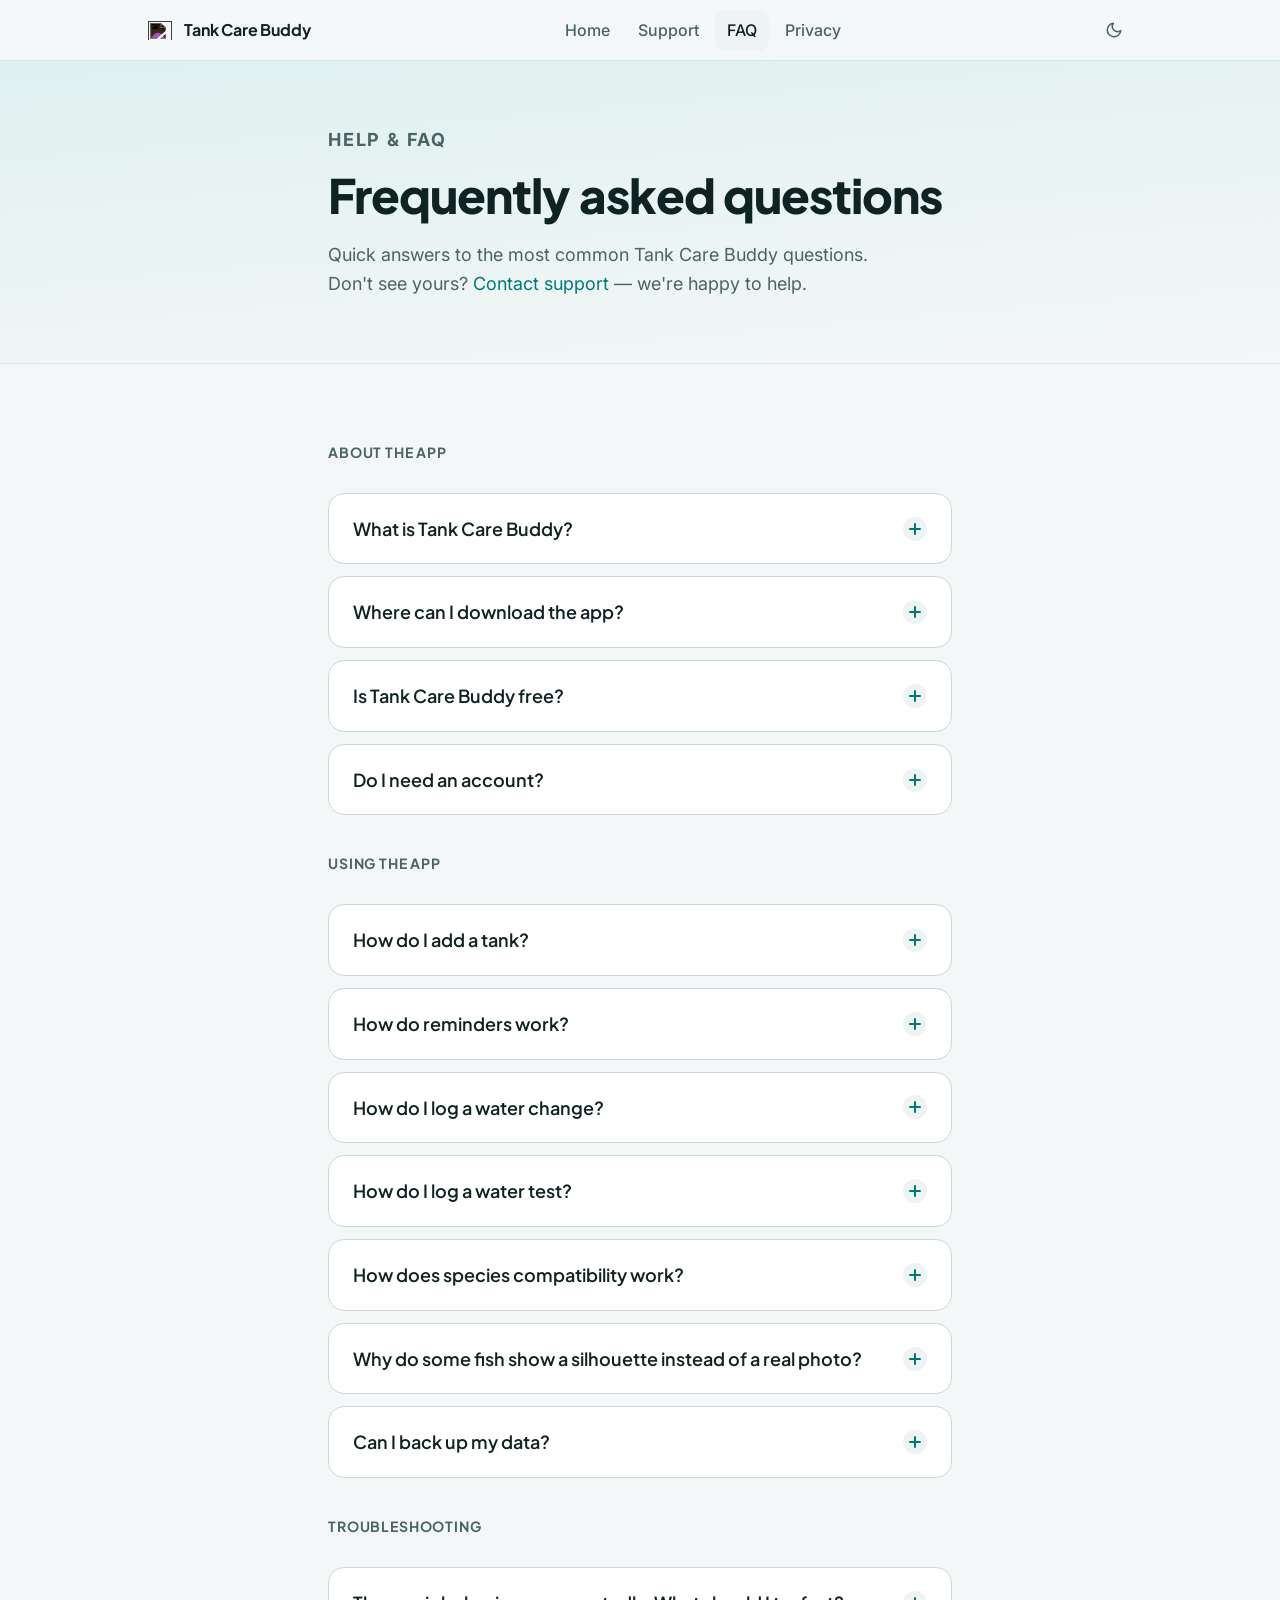
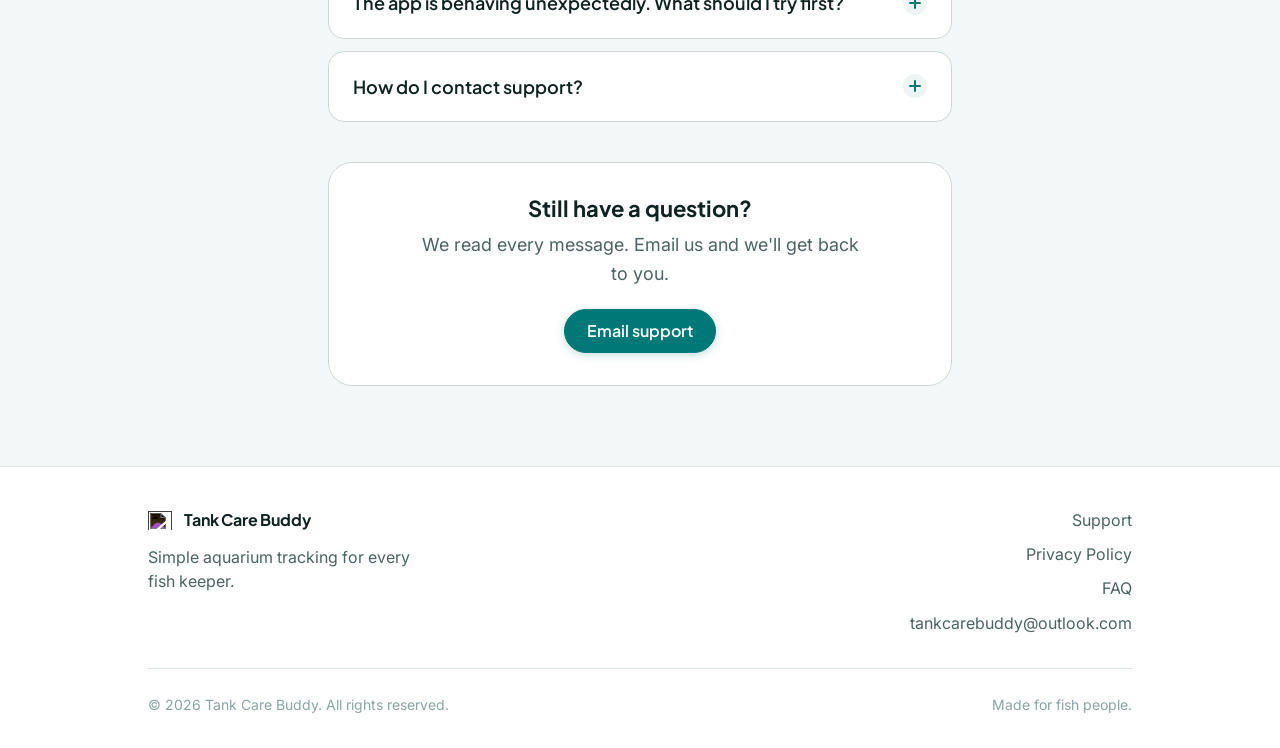
==== faq.html @ e10e44b9 "fix: replace emoji icons with inline SVGs, add touch-action and viewport-fit=cover v20260622" ====
<!DOCTYPE html>
<html lang="en">
<head>
  <meta charset="UTF-8" />
  <meta name="viewport" content="width=device-width, initial-scale=1.0, viewport-fit=cover" />
  <title>FAQ — Tank Care Buddy</title>
  <meta name="description" content="Frequently asked questions about Tank Care Buddy — adding tanks, reminders, species images, and more." />
  <link rel="canonical" href="https://tankcarebuddy.com/faq.html" />
  <!-- Fonts -->
  <link rel="preconnect" href="https://fonts.googleapis.com" />
  <link rel="preconnect" href="https://fonts.gstatic.com" crossorigin />
  <link href="https://fonts.googleapis.com/css2?family=Plus+Jakarta+Sans:wght@400;500;600;700;800&family=Inter:wght@400;500;600&display=swap" rel="stylesheet" />
  <link rel="stylesheet" href="style.css" />
</head>
<body>

  <div id="header-placeholder"></div>

  <main>

    <!-- PAGE HERO -->
    <section class="page-hero">
      <div class="container container--narrow">
        <p class="page-hero-label">Help & FAQ</p>
        <h1>Frequently asked questions</h1>
        <p>
          Quick answers to the most common Tank Care Buddy questions.
          Don't see yours? <a href="support.html">Contact support</a> — we're happy to help.
        </p>
      </div>
    </section>

    <!-- FAQ SECTIONS -->
    <section class="section">
      <div class="container container--narrow">

        <!-- GROUP: About the app -->
        <h2 style="font-size: var(--text-lg); font-weight: 700; margin-bottom: var(--space-4); color: var(--color-text-muted); text-transform: uppercase; letter-spacing: 0.06em; font-size: var(--text-xs);">About the app</h2>

        <div class="faq-list">

          <div class="faq-item">
            <button class="faq-q" aria-expanded="false">
              What is Tank Care Buddy?
              <span class="faq-q-icon" aria-hidden="true">
                <svg width="14" height="14" viewBox="0 0 14 14" fill="none" stroke="currentColor" stroke-width="2" stroke-linecap="round"><path d="M7 2v10M2 7h10"/></svg>
              </span>
            </button>
            <div class="faq-a">
              Tank Care Buddy is an iOS app for tracking freshwater aquarium care. You can manage
              multiple tanks, log water changes and test results, browse fish species with care profiles,
              and set reminders for routine maintenance — all without creating an account.
              Your data stays on your device.
            </div>
          </div>

          <div class="faq-item">
            <button class="faq-q" aria-expanded="false">
              Where can I download the app?
              <span class="faq-q-icon" aria-hidden="true">
                <svg width="14" height="14" viewBox="0 0 14 14" fill="none" stroke="currentColor" stroke-width="2" stroke-linecap="round"><path d="M7 2v10M2 7h10"/></svg>
              </span>
            </button>
            <div class="faq-a">
              <!-- ⚠ PLACEHOLDER: Update with live App Store link when available -->
              Tank Care Buddy is coming soon to the App Store for iPhone. The App Store link
              will appear here when the app is live. Until then, you can
              <a href="support.html">contact support</a> if you'd like to be notified at launch.
            </div>
          </div>

          <div class="faq-item">
            <button class="faq-q" aria-expanded="false">
              Is Tank Care Buddy free?
              <span class="faq-q-icon" aria-hidden="true">
                <svg width="14" height="14" viewBox="0 0 14 14" fill="none" stroke="currentColor" stroke-width="2" stroke-linecap="round"><path d="M7 2v10M2 7h10"/></svg>
              </span>
            </button>
            <div class="faq-a">
              <!-- ⚠ PLACEHOLDER: Update pricing details when finalized -->
              Tank Care Buddy is free to download. Details about any optional features or
              future upgrades will be shared before launch.
            </div>
          </div>

          <div class="faq-item">
            <button class="faq-q" aria-expanded="false">
              Do I need an account?
              <span class="faq-q-icon" aria-hidden="true">
                <svg width="14" height="14" viewBox="0 0 14 14" fill="none" stroke="currentColor" stroke-width="2" stroke-linecap="round"><path d="M7 2v10M2 7h10"/></svg>
              </span>
            </button>
            <div class="faq-a">
              No. Tank Care Buddy requires no account, no sign-in, and no email address.
              Your tank data is stored locally on your device only.
              Use the export backup in Settings to save a copy anytime.
            </div>
          </div>

        </div>

        <!-- GROUP: Using the app -->
        <h2 style="font-size: var(--text-xs); font-weight: 700; margin-bottom: var(--space-4); margin-top: var(--space-10); color: var(--color-text-muted); text-transform: uppercase; letter-spacing: 0.06em;">Using the app</h2>

        <div class="faq-list">

          <div class="faq-item">
            <button class="faq-q" aria-expanded="false">
              How do I add a tank?
              <span class="faq-q-icon" aria-hidden="true">
                <svg width="14" height="14" viewBox="0 0 14 14" fill="none" stroke="currentColor" stroke-width="2" stroke-linecap="round"><path d="M7 2v10M2 7h10"/></svg>
              </span>
            </button>
            <div class="faq-a">
              Tap the <strong>+</strong> button on the home screen. Give your tank a name, choose a type
              (Freshwater, Planted, Shrimp, Goldfish, or Other), and enter the gallon size. That's it —
              you can add fish, chemicals, and reminders at any time after that.
            </div>
          </div>

          <div class="faq-item">
            <button class="faq-q" aria-expanded="false">
              How do reminders work?
              <span class="faq-q-icon" aria-hidden="true">
                <svg width="14" height="14" viewBox="0 0 14 14" fill="none" stroke="currentColor" stroke-width="2" stroke-linecap="round"><path d="M7 2v10M2 7h10"/></svg>
              </span>
            </button>
            <div class="faq-a">
              Inside any tank, go to the <strong>Details</strong> tab and look for the "Up next" section.
              Tap a reminder to set the interval (e.g. every 7 days for water changes). When it's due,
              a banner appears on the Details tab. Tap "Go do it" to jump straight to the logging form.
              The reminder resets automatically after you log the action. You can also snooze for a day
              or skip the current cycle without logging.
            </div>
          </div>

          <div class="faq-item">
            <button class="faq-q" aria-expanded="false">
              How do I log a water change?
              <span class="faq-q-icon" aria-hidden="true">
                <svg width="14" height="14" viewBox="0 0 14 14" fill="none" stroke="currentColor" stroke-width="2" stroke-linecap="round"><path d="M7 2v10M2 7h10"/></svg>
              </span>
            </button>
            <div class="faq-a">
              Open a tank and tap the <strong>Care</strong> tab. Enter the gallons you're changing —
              dosing for Prime, Stability, and Easy Green auto-calculates based on that amount.
              Add any notes, then tap <strong>Save to history</strong>. Your water change reminder
              resets from that moment.
            </div>
          </div>

          <div class="faq-item">
            <button class="faq-q" aria-expanded="false">
              How do I log a water test?
              <span class="faq-q-icon" aria-hidden="true">
                <svg width="14" height="14" viewBox="0 0 14 14" fill="none" stroke="currentColor" stroke-width="2" stroke-linecap="round"><path d="M7 2v10M2 7h10"/></svg>
              </span>
            </button>
            <div class="faq-a">
              Go to the <strong>Tests</strong> tab inside a tank. Fill in the readings you have — you don't
              need all of them. The app color-codes each value: green means the parameter is in a safe
              range, yellow means watch it, and red means it needs attention. Tap Save and the test
              is added to your history.
            </div>
          </div>

          <div class="faq-item">
            <button class="faq-q" aria-expanded="false">
              How does species compatibility work?
              <span class="faq-q-icon" aria-hidden="true">
                <svg width="14" height="14" viewBox="0 0 14 14" fill="none" stroke="currentColor" stroke-width="2" stroke-linecap="round"><path d="M7 2v10M2 7h10"/></svg>
              </span>
            </button>
            <div class="faq-a">
              Inside a tank, go to the <strong>Fish</strong> tab and scroll to "Browse species &amp;
              compatibility." Search or scroll to find a species. Tap it to see the care profile —
              temperature range, pH, minimum tank size, adult size, and temperament. The app also
              checks that fish against your tank size and current inhabitants and gives you a
              Good / Caution / Not recommended result. You can add it directly to your tank
              from that same screen.
            </div>
          </div>

          <div class="faq-item">
            <button class="faq-q" aria-expanded="false">
              Why do some fish show a silhouette instead of a real photo?
              <span class="faq-q-icon" aria-hidden="true">
                <svg width="14" height="14" viewBox="0 0 14 14" fill="none" stroke="currentColor" stroke-width="2" stroke-linecap="round"><path d="M7 2v10M2 7h10"/></svg>
              </span>
            </button>
            <div class="faq-a">
              All species images in Tank Care Buddy are sourced from Wikimedia Commons under
              open licenses (CC BY, CC BY-SA, Public Domain). Every image is individually
              license-audited before it's included. If a species shows a silhouette, it means a
              verified, properly licensed image hasn't been added for it yet. We add images in
              regular updates — if you notice a specific species is missing, let us know via
              <a href="support.html">support</a>.
            </div>
          </div>

          <div class="faq-item">
            <button class="faq-q" aria-expanded="false">
              Can I back up my data?
              <span class="faq-q-icon" aria-hidden="true">
                <svg width="14" height="14" viewBox="0 0 14 14" fill="none" stroke="currentColor" stroke-width="2" stroke-linecap="round"><path d="M7 2v10M2 7h10"/></svg>
              </span>
            </button>
            <div class="faq-a">
              Yes. Go to <strong>Settings</strong> (gear icon at the top of the home screen) →
              <strong>Data &amp; Backup</strong> → <strong>Export backup</strong>. This saves a file
              you can keep in your Files app, iCloud Drive, or anywhere you choose. To restore it,
              use <strong>Import backup</strong> in the same menu.
            </div>
          </div>

        </div>

        <!-- GROUP: Troubleshooting -->
        <h2 style="font-size: var(--text-xs); font-weight: 700; margin-bottom: var(--space-4); margin-top: var(--space-10); color: var(--color-text-muted); text-transform: uppercase; letter-spacing: 0.06em;">Troubleshooting</h2>

        <div class="faq-list">

          <div class="faq-item">
            <button class="faq-q" aria-expanded="false">
              The app is behaving unexpectedly. What should I try first?
              <span class="faq-q-icon" aria-hidden="true">
                <svg width="14" height="14" viewBox="0 0 14 14" fill="none" stroke="currentColor" stroke-width="2" stroke-linecap="round"><path d="M7 2v10M2 7h10"/></svg>
              </span>
            </button>
            <div class="faq-a">
              Try a full close and reopen. Swipe up from the bottom of your iPhone, find
              Tank Care Buddy, and swipe it away, then reopen it. This clears most minor
              glitches. If the issue persists, <a href="support.html">contact support</a>
              and tell us what happened.
            </div>
          </div>

          <div class="faq-item">
            <button class="faq-q" aria-expanded="false">
              How do I contact support?
              <span class="faq-q-icon" aria-hidden="true">
                <svg width="14" height="14" viewBox="0 0 14 14" fill="none" stroke="currentColor" stroke-width="2" stroke-linecap="round"><path d="M7 2v10M2 7h10"/></svg>
              </span>
            </button>
            <div class="faq-a">
              Email us at
              <a href="mailto:tankcarebuddy@outlook.com">tankcarebuddy@outlook.com</a>.
              Include your device type, iOS version, and a description of the issue.
              We aim to respond within 1–2 business days.
              The full <a href="support.html">Support page</a> has more detail on what to include.
            </div>
          </div>

        </div>

        <!-- Still need help CTA -->
        <div style="background: var(--color-surface); border: 1px solid var(--color-border); border-radius: var(--radius-xl); padding: var(--space-8); text-align: center; margin-top: var(--space-10);">
          <h3 style="font-size: var(--text-lg); font-weight: 700; margin-bottom: var(--space-2);">Still have a question?</h3>
          <p class="text-muted" style="max-width: 40ch; margin-inline: auto; margin-bottom: var(--space-5);">
            We read every message. Email us and we'll get back to you.
          </p>
          <a href="mailto:tankcarebuddy@outlook.com" class="btn btn-primary">Email support</a>
        </div>

      </div>
    </section>

  </main>

  <div id="footer-placeholder"></div>
  <script src="shared.js"></script>
</body>
</html>
---- style.css ----
/* ============================================================
   TANK CARE BUDDY — Marketing Site Styles
   Palette: deep teal primary, warm off-white surfaces, clean water feel
   Fonts: Plus Jakarta Sans (display) + Inter (body) via Google Fonts
   ============================================================ */

/* ── DESIGN TOKENS ─────────────────────────────────────────── */
:root,
[data-theme="light"] {
  /* Surfaces */
  --color-bg:             #f4f7f7;
  --color-surface:        #ffffff;
  --color-surface-2:      #eef3f3;
  --color-border:         #ccd8d8;
  --color-divider:        #dde6e6;

  /* Text */
  --color-text:           #0f2323;
  --color-text-muted:     #4a6363;
  --color-text-faint:     #8aa5a5;
  --color-text-inverse:   #f4f7f7;

  /* Primary — deep teal */
  --color-primary:        #007878;
  --color-primary-hover:  #005f5f;
  --color-primary-active: #004545;
  --color-primary-light:  #e0f0f0;

  /* Accent — warm aqua for CTAs */
  --color-cta:            #009999;
  --color-cta-hover:      #007a7a;

  /* Success */
  --color-success:        #3a8a40;
  --color-success-bg:     #e6f4e7;

  /* Shadows */
  --shadow-xs:  0 1px 3px rgba(0,60,60,0.07);
  --shadow-sm:  0 2px 8px rgba(0,60,60,0.09);
  --shadow-md:  0 6px 20px rgba(0,60,60,0.10);
  --shadow-lg:  0 16px 48px rgba(0,60,60,0.12);

  /* Radius */
  --radius-sm:  0.375rem;
  --radius-md:  0.625rem;
  --radius-lg:  1rem;
  --radius-xl:  1.5rem;
  --radius-full: 9999px;

  /* Spacing */
  --space-1:  0.25rem;
  --space-2:  0.5rem;
  --space-3:  0.75rem;
  --space-4:  1rem;
  --space-5:  1.25rem;
  --space-6:  1.5rem;
  --space-8:  2rem;
  --space-10: 2.5rem;
  --space-12: 3rem;
  --space-16: 4rem;
  --space-20: 5rem;
  --space-24: 6rem;

  /* Type scale */
  --text-xs:   clamp(0.75rem,  0.7rem + 0.25vw, 0.875rem);
  --text-sm:   clamp(0.875rem, 0.8rem + 0.35vw, 1rem);
  --text-base: clamp(1rem,     0.95rem + 0.25vw, 1.125rem);
  --text-lg:   clamp(1.125rem, 1rem + 0.6vw, 1.375rem);
  --text-xl:   clamp(1.375rem, 1.1rem + 1vw, 2rem);
  --text-2xl:  clamp(1.875rem, 1.2rem + 2.2vw, 3rem);
  --text-3xl:  clamp(2.5rem,   1.5rem + 3.5vw, 4rem);

  /* Fonts */
  --font-display: 'Plus Jakarta Sans', 'Inter', system-ui, sans-serif;
  --font-body:    'Inter', system-ui, sans-serif;

  /* Transitions */
  --ease-out: cubic-bezier(0.16, 1, 0.3, 1);
  --trans: 180ms var(--ease-out);
}

[data-theme="dark"] {
  --color-bg:             #0a1818;
  --color-surface:        #0f2222;
  --color-surface-2:      #152a2a;
  --color-border:         #1e3535;
  --color-divider:        #1a2e2e;
  --color-text:           #d4e8e8;
  --color-text-muted:     #6fa0a0;
  --color-text-faint:     #3d6060;
  --color-text-inverse:   #0a1818;
  --color-primary:        #3bbfbf;
  --color-primary-hover:  #5dd4d4;
  --color-primary-active: #7ee0e0;
  --color-primary-light:  #102828;
  --color-cta:            #3bbfbf;
  --color-cta-hover:      #5dd4d4;
  --color-success:        #5ab560;
  --color-success-bg:     #0e2510;
  --shadow-xs:  0 1px 3px rgba(0,0,0,0.3);
  --shadow-sm:  0 2px 8px rgba(0,0,0,0.35);
  --shadow-md:  0 6px 20px rgba(0,0,0,0.4);
  --shadow-lg:  0 16px 48px rgba(0,0,0,0.5);
}

@media (prefers-color-scheme: dark) {
  :root:not([data-theme]) {
    --color-bg:             #0a1818;
    --color-surface:        #0f2222;
    --color-surface-2:      #152a2a;
    --color-border:         #1e3535;
    --color-divider:        #1a2e2e;
    --color-text:           #d4e8e8;
    --color-text-muted:     #6fa0a0;
    --color-text-faint:     #3d6060;
    --color-text-inverse:   #0a1818;
    --color-primary:        #3bbfbf;
    --color-primary-hover:  #5dd4d4;
    --color-primary-active: #7ee0e0;
    --color-primary-light:  #102828;
    --color-cta:            #3bbfbf;
    --color-cta-hover:      #5dd4d4;
    --color-success:        #5ab560;
    --color-success-bg:     #0e2510;
    --shadow-xs:  0 1px 3px rgba(0,0,0,0.3);
    --shadow-sm:  0 2px 8px rgba(0,0,0,0.35);
    --shadow-md:  0 6px 20px rgba(0,0,0,0.4);
    --shadow-lg:  0 16px 48px rgba(0,0,0,0.5);
  }
}

/* ── BASE RESET ─────────────────────────────────────────────── */
*, *::before, *::after { box-sizing: border-box; margin: 0; padding: 0; }

html {
  -webkit-font-smoothing: antialiased;
  -moz-osx-font-smoothing: grayscale;
  text-rendering: optimizeLegibility;
  scroll-behavior: smooth;
  scroll-padding-top: var(--space-20);
}

body {
  min-height: 100dvh;
  font-family: var(--font-body);
  font-size: var(--text-base);
  line-height: 1.65;
  color: var(--color-text);
  background-color: var(--color-bg);
}

/* v20260622: match app Fix 1 — eliminate 300ms tap delay on all interactive elements */
button, a, [role="button"] {
  touch-action: manipulation;
}

img, svg { display: block; max-width: 100%; height: auto; }
ul[role="list"], ol[role="list"] { list-style: none; }
input, button, textarea, select { font: inherit; color: inherit; }

h1,h2,h3,h4,h5,h6 {
  font-family: var(--font-display);
  text-wrap: balance;
  line-height: 1.2;
  color: var(--color-text);
}
p, li, figcaption { text-wrap: pretty; max-width: 70ch; }
a { color: var(--color-primary); text-decoration: none; transition: color var(--trans); }
a:hover { color: var(--color-primary-hover); }

button { cursor: pointer; background: none; border: none; }

:focus-visible {
  outline: 2px solid var(--color-primary);
  outline-offset: 3px;
  border-radius: var(--radius-sm);
}
::selection { background: var(--color-primary-light); color: var(--color-text); }

.sr-only {
  position: absolute; width: 1px; height: 1px; padding: 0;
  margin: -1px; overflow: hidden; clip: rect(0,0,0,0);
  white-space: nowrap; border-width: 0;
}

/* ── LAYOUT ─────────────────────────────────────────────────── */
.container {
  width: 100%;
  max-width: 1080px;
  margin-inline: auto;
  padding-inline: clamp(var(--space-5), 5vw, var(--space-12));
}
.container--narrow {
  max-width: 720px;
}

/* ── HEADER ─────────────────────────────────────────────────── */
.site-header {
  position: sticky;
  top: 0;
  z-index: 100;
  background: color-mix(in srgb, var(--color-bg) 88%, transparent);
  backdrop-filter: blur(14px);
  -webkit-backdrop-filter: blur(14px);
  border-bottom: 1px solid var(--color-divider);
  transition: box-shadow var(--trans);
}
.site-header.scrolled { box-shadow: var(--shadow-sm); }

.header-inner {
  display: flex;
  align-items: center;
  justify-content: space-between;
  height: 60px;
  gap: var(--space-6);
}

.site-logo {
  display: flex;
  align-items: center;
  gap: var(--space-3);
  text-decoration: none;
  color: var(--color-text);
  flex-shrink: 0;
}
.site-logo-mark {
  flex-shrink: 0;
  display: block;
  /* Brand mark PNG (116x96 native, white mark on transparent bg).
     Rendered at 24x20px to sit proportionally with the --text-sm logo text.
     CSS filter handles theme contrast. */
  width: 24px;
  height: 20px;
  object-fit: contain;
  /* Light theme default: invert white mark to dark */
  filter: invert(1);
}
[data-theme="dark"] .site-logo-mark {
  filter: none;
}
@media (prefers-color-scheme: dark) {
  :root:not([data-theme]) .site-logo-mark {
    filter: none;
  }
}
.site-logo-text {
  font-family: var(--font-display);
  font-size: var(--text-sm);
  font-weight: 700;
  letter-spacing: -0.01em;
  color: var(--color-text);
  white-space: nowrap;
}

.site-nav {
  display: flex;
  align-items: center;
  gap: var(--space-1);
}
.site-nav a {
  font-size: var(--text-sm);
  font-weight: 500;
  color: var(--color-text-muted);
  padding: var(--space-2) var(--space-3);
  border-radius: var(--radius-md);
  transition: color var(--trans), background var(--trans);
}
.site-nav a:hover, .site-nav a.active {
  color: var(--color-text);
  background: var(--color-surface-2);
}

.header-actions {
  display: flex;
  align-items: center;
  gap: var(--space-3);
  flex-shrink: 0;
}

/* Theme toggle */
.theme-toggle {
  width: 36px; height: 36px;
  border-radius: var(--radius-full);
  display: flex; align-items: center; justify-content: center;
  color: var(--color-text-muted);
  transition: background var(--trans), color var(--trans);
}
.theme-toggle:hover { background: var(--color-surface-2); color: var(--color-text); }

/* Mobile nav */
.nav-toggle {
  display: none;
  width: 36px; height: 36px;
  flex-direction: column;
  align-items: center;
  justify-content: center;
  gap: 5px;
  border-radius: var(--radius-md);
  color: var(--color-text-muted);
  transition: background var(--trans);
}
.nav-toggle:hover { background: var(--color-surface-2); }
.nav-toggle span {
  display: block; width: 20px; height: 2px;
  background: currentColor;
  border-radius: 2px;
  transition: transform 180ms var(--ease-out), opacity 180ms;
}
.nav-toggle.open span:nth-child(1) { transform: translateY(7px) rotate(45deg); }
.nav-toggle.open span:nth-child(2) { opacity: 0; transform: scaleX(0); }
.nav-toggle.open span:nth-child(3) { transform: translateY(-7px) rotate(-45deg); }

@media (max-width: 680px) {
  .site-nav {
    display: none;
    position: fixed;
    inset: 60px 0 0;
    background: var(--color-bg);
    flex-direction: column;
    align-items: flex-start;
    padding: var(--space-6);
    gap: var(--space-2);
    z-index: 99;
    border-top: 1px solid var(--color-divider);
  }
  .site-nav.open { display: flex; }
  .site-nav a { font-size: var(--text-base); padding: var(--space-3) var(--space-4); width: 100%; }
  .nav-toggle { display: flex; }
}

/* ── BUTTONS ─────────────────────────────────────────────────── */
.btn {
  display: inline-flex;
  align-items: center;
  justify-content: center;
  gap: var(--space-2);
  font-family: var(--font-display);
  font-size: var(--text-sm);
  font-weight: 600;
  padding: 0.6em 1.4em;
  border-radius: var(--radius-full);
  border: 1.5px solid transparent;
  cursor: pointer;
  transition: background var(--trans), color var(--trans), border-color var(--trans), transform 120ms, box-shadow var(--trans);
  text-decoration: none;
  white-space: nowrap;
  line-height: 1.4;
}
.btn:active { transform: scale(0.97); }

.btn-primary {
  background: var(--color-primary);
  color: #fff;
  border-color: var(--color-primary);
  box-shadow: 0 2px 8px rgba(0,120,120,0.25);
}
.btn-primary:hover {
  background: var(--color-primary-hover);
  border-color: var(--color-primary-hover);
  color: #fff;
  box-shadow: 0 4px 16px rgba(0,120,120,0.3);
}

.btn-outline {
  background: transparent;
  color: var(--color-primary);
  border-color: var(--color-primary);
}
.btn-outline:hover {
  background: var(--color-primary-light);
  color: var(--color-primary-hover);
}

.btn-ghost {
  background: transparent;
  color: var(--color-text-muted);
  border-color: var(--color-border);
}
.btn-ghost:hover {
  background: var(--color-surface-2);
  color: var(--color-text);
}

.btn-lg {
  font-size: var(--text-base);
  padding: 0.7em 1.8em;
}

.btn-appstore {
  display: inline-flex;
  align-items: center;
  gap: var(--space-3);
  background: var(--color-text);
  color: var(--color-bg);
  border-radius: var(--radius-lg);
  padding: 0.65em 1.4em;
  font-family: var(--font-display);
  font-weight: 600;
  font-size: var(--text-sm);
  text-decoration: none;
  transition: background var(--trans), transform 120ms, box-shadow var(--trans);
  box-shadow: var(--shadow-sm);
  border: 1.5px solid transparent;
}
.btn-appstore:hover {
  background: var(--color-primary);
  color: #fff;
  transform: translateY(-1px);
  box-shadow: var(--shadow-md);
}
.btn-appstore:active { transform: scale(0.97); }
.btn-appstore-label { display: flex; flex-direction: column; line-height: 1.2; }
.btn-appstore-sub { font-size: 0.7em; font-weight: 400; opacity: 0.75; }
.btn-appstore-main { font-size: 1em; }

/* ── HERO ─────────────────────────────────────────────────────── */
.hero {
  padding-block: clamp(var(--space-16), 10vw, var(--space-24));
  text-align: center;
  background: linear-gradient(
    175deg,
    var(--color-primary-light) 0%,
    var(--color-bg) 60%
  );
  position: relative;
  overflow: hidden;
}
.hero::before {
  content: '';
  position: absolute;
  inset: 0;
  background: radial-gradient(ellipse 80% 60% at 50% -10%, var(--color-primary-light), transparent);
  pointer-events: none;
}

.hero-eyebrow {
  display: inline-flex;
  align-items: center;
  gap: var(--space-2);
  font-size: var(--text-xs);
  font-weight: 600;
  letter-spacing: 0.08em;
  text-transform: uppercase;
  color: var(--color-primary);
  background: var(--color-primary-light);
  border: 1px solid var(--color-border);
  padding: var(--space-1) var(--space-3);
  border-radius: var(--radius-full);
  margin-bottom: var(--space-6);
}

.hero-title {
  font-family: var(--font-display);
  font-size: var(--text-3xl);
  font-weight: 800;
  letter-spacing: -0.03em;
  color: var(--color-text);
  margin-bottom: var(--space-5);
  max-width: 16ch;
  margin-inline: auto;
}
.hero-title em {
  font-style: normal;
  color: var(--color-primary);
}

.hero-sub {
  font-size: var(--text-lg);
  color: var(--color-text-muted);
  max-width: 48ch;
  margin-inline: auto;
  margin-bottom: var(--space-8);
  line-height: 1.6;
}

.hero-actions {
  display: flex;
  align-items: center;
  justify-content: center;
  flex-wrap: wrap;
  gap: var(--space-3);
  margin-bottom: var(--space-12);
}

/* Phone mockup */
.hero-mockup {
  position: relative;
  margin-inline: auto;
  width: min(360px, 90vw);
}

.phone-frame {
  position: relative;
  width: 100%;
  aspect-ratio: 9 / 19.5;
  background: var(--color-text);
  border-radius: 2.5rem;
  padding: 1rem;
  box-shadow: var(--shadow-lg), 0 0 0 1px var(--color-border);
  overflow: hidden;
}
[data-theme="dark"] .phone-frame,
@media (prefers-color-scheme: dark) {
  :root:not([data-theme]) .phone-frame {
    background: #1a2f2f;
    box-shadow: 0 32px 80px rgba(0,0,0,0.6), 0 0 0 1px var(--color-border);
  }
}
.phone-screen {
  width: 100%;
  height: 100%;
  border-radius: 1.75rem;
  background: linear-gradient(160deg, #e0f4f4 0%, #c8ecec 30%, #e8f4f0 100%);
  overflow: hidden;
  display: flex;
  flex-direction: column;
  align-items: center;
  justify-content: center;
  gap: var(--space-4);
  padding: var(--space-6);
}
[data-theme="dark"] .phone-screen {
  background: linear-gradient(160deg, #0d2020 0%, #0a1a1a 100%);
}

.screen-app-icon {
  width: 64px; height: 64px;
  border-radius: 1rem;
  background: linear-gradient(145deg, var(--color-primary), #005f5f);
  display: flex; align-items: center; justify-content: center;
  box-shadow: 0 4px 16px rgba(0,120,120,0.4);
}

.screen-label {
  font-family: var(--font-display);
  font-size: 1.1rem;
  font-weight: 700;
  color: var(--color-primary);
  text-align: center;
}
[data-theme="dark"] .screen-label { color: #3bbfbf; }

.screen-placeholder-text {
  font-size: 0.75rem;
  color: var(--color-text-faint);
  text-align: center;
}

.screen-cards {
  display: flex;
  flex-direction: column;
  gap: 6px;
  width: 100%;
}
.screen-card {
  background: rgba(255,255,255,0.85);
  border-radius: 0.5rem;
  padding: 8px 10px;
  display: flex;
  align-items: center;
  gap: 8px;
  font-size: 0.7rem;
  font-family: var(--font-body);
  color: var(--color-text);
}
[data-theme="dark"] .screen-card {
  background: rgba(255,255,255,0.07);
  color: #9cc8c8;
}
.screen-card-dot {
  width: 8px; height: 8px;
  border-radius: 50%;
  background: var(--color-primary);
  flex-shrink: 0;
}
.screen-card-dot.green { background: #3a8a40; }
.screen-card-dot.gold  { background: #c08000; }

/* ── SECTION GENERIC ─────────────────────────────────────────── */
.section {
  padding-block: clamp(var(--space-12), 7vw, var(--space-20));
}
.section--alt { background: var(--color-surface); }
.section--teal {
  background: var(--color-primary);
  color: #fff;
}

.section-label {
  font-size: var(--text-xs);
  font-weight: 700;
  letter-spacing: 0.1em;
  text-transform: uppercase;
  color: var(--color-primary);
  margin-bottom: var(--space-3);
}
.section--teal .section-label { color: rgba(255,255,255,0.6); }

.section-title {
  font-family: var(--font-display);
  font-size: var(--text-2xl);
  font-weight: 800;
  letter-spacing: -0.02em;
  margin-bottom: var(--space-4);
}

.section-sub {
  font-size: var(--text-base);
  color: var(--color-text-muted);
  max-width: 52ch;
  line-height: 1.65;
}
.section--teal .section-sub { color: rgba(255,255,255,0.75); }

/* ── FEATURES GRID ────────────────────────────────────────────── */
.features-grid {
  display: grid;
  grid-template-columns: repeat(auto-fit, minmax(240px, 1fr));
  gap: var(--space-5);
  margin-top: var(--space-10);
}

.feature-card {
  background: var(--color-surface);
  border: 1px solid var(--color-border);
  border-radius: var(--radius-xl);
  padding: var(--space-6);
  transition: box-shadow var(--trans), transform var(--trans);
}
.feature-card:hover {
  box-shadow: var(--shadow-md);
  transform: translateY(-2px);
}

.feature-icon {
  width: 44px; height: 44px;
  border-radius: var(--radius-lg);
  background: var(--color-primary-light);
  display: flex; align-items: center; justify-content: center;
  margin-bottom: var(--space-4);
  color: var(--color-primary);
}
[data-theme="dark"] .feature-icon { background: #102828; }

.feature-card h3 {
  font-size: var(--text-base);
  font-weight: 700;
  margin-bottom: var(--space-2);
}

.feature-card p {
  font-size: var(--text-sm);
  color: var(--color-text-muted);
  line-height: 1.6;
  max-width: none;
}

/* ── WHO IT'S FOR ─────────────────────────────────────────────── */
.audience-grid {
  display: grid;
  grid-template-columns: repeat(auto-fit, minmax(220px, 1fr));
  gap: var(--space-4);
  margin-top: var(--space-8);
}

.audience-card {
  background: var(--color-surface-2);
  border: 1px solid var(--color-border);
  border-radius: var(--radius-lg);
  padding: var(--space-5) var(--space-6);
  display: flex;
  align-items: flex-start;
  gap: var(--space-4);
}

.audience-icon {
  /* v20260622: was emoji font-size; now an SVG icon container matching .feature-icon style */
  width: 44px;
  height: 44px;
  border-radius: var(--radius-lg);
  background: var(--color-primary-light);
  display: flex;
  align-items: center;
  justify-content: center;
  flex-shrink: 0;
  color: var(--color-primary);
  margin-top: 0;
}
[data-theme="dark"] .audience-icon { background: #102828; }

.audience-card h3 {
  font-size: var(--text-base);
  font-weight: 700;
  margin-bottom: var(--space-1);
}
.audience-card p {
  font-size: var(--text-sm);
  color: var(--color-text-muted);
  max-width: none;
}

/* ── APP STORE CTA BANNER ────────────────────────────────────── */
.cta-banner {
  background: linear-gradient(135deg, var(--color-primary) 0%, #005050 100%);
  border-radius: var(--radius-xl);
  padding: clamp(var(--space-8), 6vw, var(--space-12));
  text-align: center;
  color: #fff;
  position: relative;
  overflow: hidden;
}
.cta-banner::before {
  content: '';
  position: absolute;
  top: -40%; left: -20%;
  width: 60%; height: 140%;
  background: radial-gradient(ellipse, rgba(255,255,255,0.07), transparent 70%);
  pointer-events: none;
}

.cta-banner h2 {
  font-size: var(--text-2xl);
  font-weight: 800;
  letter-spacing: -0.02em;
  color: #fff;
  margin-bottom: var(--space-3);
}
.cta-banner p {
  font-size: var(--text-base);
  color: rgba(255,255,255,0.75);
  max-width: 42ch;
  margin-inline: auto;
  margin-bottom: var(--space-8);
}

.cta-badge {
  display: inline-block;
  background: rgba(255,255,255,0.12);
  border: 1px solid rgba(255,255,255,0.2);
  border-radius: var(--radius-full);
  padding: var(--space-1) var(--space-3);
  font-size: var(--text-xs);
  font-weight: 600;
  letter-spacing: 0.06em;
  text-transform: uppercase;
  color: rgba(255,255,255,0.8);
  margin-bottom: var(--space-5);
}

/* App Store button on dark bg */
.btn-appstore-white {
  display: inline-flex;
  align-items: center;
  gap: var(--space-3);
  background: #fff;
  color: #0f2323;
  border-radius: var(--radius-lg);
  padding: 0.7em 1.6em;
  font-family: var(--font-display);
  font-weight: 700;
  font-size: var(--text-sm);
  text-decoration: none;
  transition: transform 120ms, box-shadow var(--trans), background var(--trans);
  box-shadow: 0 4px 16px rgba(0,0,0,0.25);
}
.btn-appstore-white:hover {
  transform: translateY(-2px);
  box-shadow: 0 8px 24px rgba(0,0,0,0.3);
  color: #0f2323;
}
.btn-appstore-white .btn-appstore-label { display: flex; flex-direction: column; line-height: 1.2; }
.btn-appstore-white .btn-appstore-sub { font-size: 0.68em; font-weight: 500; opacity: 0.6; }
.btn-appstore-white .btn-appstore-main { font-size: 1em; }

/* ── FOOTER ──────────────────────────────────────────────────── */
.site-footer {
  border-top: 1px solid var(--color-divider);
  padding-block: var(--space-10) var(--space-8);
  background: var(--color-surface);
}

.footer-inner {
  display: grid;
  grid-template-columns: 1fr auto;
  gap: var(--space-8);
  align-items: start;
}

@media (max-width: 560px) {
  .footer-inner { grid-template-columns: 1fr; }
}

.footer-brand {}
.footer-brand .site-logo { margin-bottom: var(--space-3); }
.footer-tagline {
  font-size: var(--text-sm);
  color: var(--color-text-muted);
  max-width: 30ch;
  line-height: 1.5;
}

.footer-links {
  display: flex;
  flex-direction: column;
  gap: var(--space-2);
  align-items: flex-end;
}
@media (max-width: 560px) {
  .footer-links { flex-direction: row; flex-wrap: wrap; align-items: flex-start; gap: var(--space-3); }
}
.footer-links a {
  font-size: var(--text-sm);
  color: var(--color-text-muted);
  transition: color var(--trans);
}
.footer-links a:hover { color: var(--color-primary); }

.footer-copy {
  margin-top: var(--space-8);
  padding-top: var(--space-6);
  border-top: 1px solid var(--color-divider);
  display: flex;
  justify-content: space-between;
  align-items: center;
  flex-wrap: wrap;
  gap: var(--space-3);
}
.footer-copy p {
  font-size: var(--text-xs);
  color: var(--color-text-faint);
  max-width: none;
}

/* ── PAGE HERO (interior pages) ──────────────────────────────── */
.page-hero {
  padding-block: clamp(var(--space-10), 6vw, var(--space-16));
  border-bottom: 1px solid var(--color-divider);
  background: linear-gradient(175deg, var(--color-primary-light) 0%, var(--color-bg) 100%);
}
.page-hero-label {
  font-size: var(--text-xs);
  font-weight: 700;
  letter-spacing: 0.1em;
  text-transform: uppercase;
  color: var(--color-primary);
  margin-bottom: var(--space-3);
}
.page-hero h1 {
  font-size: var(--text-2xl);
  font-weight: 800;
  letter-spacing: -0.02em;
  margin-bottom: var(--space-4);
}
.page-hero p {
  font-size: var(--text-base);
  color: var(--color-text-muted);
  max-width: 50ch;
  line-height: 1.65;
}

/* ── CONTENT PROSE (privacy, support) ───────────────────────── */
.prose {
  max-width: 680px;
  padding-block: clamp(var(--space-10), 6vw, var(--space-16));
}
.prose h2 {
  font-size: var(--text-xl);
  font-weight: 700;
  letter-spacing: -0.015em;
  margin-top: var(--space-10);
  margin-bottom: var(--space-4);
  padding-top: var(--space-8);
  border-top: 1px solid var(--color-divider);
}
.prose h2:first-of-type { border-top: none; margin-top: 0; padding-top: 0; }
.prose h3 {
  font-size: var(--text-base);
  font-weight: 700;
  margin-top: var(--space-6);
  margin-bottom: var(--space-2);
}
.prose p { font-size: var(--text-base); color: var(--color-text-muted); margin-bottom: var(--space-4); line-height: 1.7; max-width: none; }
.prose ul, .prose ol {
  margin-bottom: var(--space-4);
  padding-left: var(--space-6);
  display: flex;
  flex-direction: column;
  gap: var(--space-2);
}
.prose li { font-size: var(--text-base); color: var(--color-text-muted); }
.prose a { color: var(--color-primary); text-decoration: underline; text-underline-offset: 3px; }
.prose strong { color: var(--color-text); font-weight: 600; }

.prose-aside {
  background: var(--color-primary-light);
  border: 1px solid var(--color-border);
  border-left: 3px solid var(--color-primary);
  border-radius: var(--radius-md);
  padding: var(--space-4) var(--space-5);
  margin-block: var(--space-6);
}
[data-theme="dark"] .prose-aside { background: #102828; }
.prose-aside p { color: var(--color-text-muted); margin: 0; font-size: var(--text-sm); }

/* ── SUPPORT CARDS ──────────────────────────────────────────── */
.support-cards {
  display: grid;
  grid-template-columns: repeat(auto-fit, minmax(260px, 1fr));
  gap: var(--space-5);
  margin-top: var(--space-8);
  margin-bottom: var(--space-10);
}
.support-card {
  background: var(--color-surface);
  border: 1px solid var(--color-border);
  border-radius: var(--radius-xl);
  padding: var(--space-6);
}
.support-card-icon {
  width: 44px; height: 44px;
  border-radius: var(--radius-lg);
  background: var(--color-primary-light);
  display: flex; align-items: center; justify-content: center;
  color: var(--color-primary);
  margin-bottom: var(--space-4);
}
[data-theme="dark"] .support-card-icon { background: #102828; }
.support-card h3 { font-size: var(--text-base); font-weight: 700; margin-bottom: var(--space-2); }
.support-card p { font-size: var(--text-sm); color: var(--color-text-muted); max-width: none; line-height: 1.6; }
.support-card a { color: var(--color-primary); word-break: break-all; }

/* ── FAQ ACCORDION ──────────────────────────────────────────── */
.faq-list {
  display: flex;
  flex-direction: column;
  gap: var(--space-3);
  margin-top: var(--space-8);
}

.faq-item {
  background: var(--color-surface);
  border: 1px solid var(--color-border);
  border-radius: var(--radius-lg);
  overflow: hidden;
  transition: box-shadow var(--trans);
}
.faq-item.open { box-shadow: var(--shadow-sm); }

.faq-q {
  width: 100%;
  display: flex;
  align-items: center;
  justify-content: space-between;
  gap: var(--space-4);
  padding: var(--space-5) var(--space-6);
  font-family: var(--font-display);
  font-size: var(--text-base);
  font-weight: 600;
  color: var(--color-text);
  text-align: left;
  background: none;
  border: none;
  cursor: pointer;
  transition: background var(--trans);
}
.faq-q:hover { background: var(--color-surface-2); }
.faq-q-icon {
  width: 24px; height: 24px;
  border-radius: var(--radius-full);
  background: var(--color-surface-2);
  display: flex; align-items: center; justify-content: center;
  flex-shrink: 0;
  color: var(--color-primary);
  transition: transform 280ms var(--ease-out), background var(--trans);
}
.faq-item.open .faq-q-icon { transform: rotate(45deg); background: var(--color-primary-light); }

.faq-a {
  display: none;
  padding: 0 var(--space-6) var(--space-5);
  font-size: var(--text-base);
  color: var(--color-text-muted);
  line-height: 1.7;
  border-top: 1px solid var(--color-divider);
  padding-top: var(--space-4);
}
.faq-item.open .faq-a { display: block; }
.faq-a a { color: var(--color-primary); text-decoration: underline; text-underline-offset: 3px; }

/* ── PLACEHOLDER NOTICE ─────────────────────────────────────── */
.placeholder-notice {
  display: inline-flex;
  align-items: center;
  gap: var(--space-2);
  background: #fef9e7;
  border: 1px solid #f5cc5a;
  color: #7a5800;
  border-radius: var(--radius-md);
  padding: var(--space-2) var(--space-4);
  font-size: var(--text-xs);
  font-weight: 600;
  letter-spacing: 0.04em;
  text-transform: uppercase;
  margin-bottom: var(--space-4);
}
[data-theme="dark"] .placeholder-notice {
  background: #2a2000;
  border-color: #6a5000;
  color: #e8c040;
}

/* ── UTILITIES ─────────────────────────────────────────────── */
.text-center { text-align: center; }
.text-muted   { color: var(--color-text-muted); }
.mt-2  { margin-top: var(--space-2); }
.mt-4  { margin-top: var(--space-4); }
.mt-6  { margin-top: var(--space-6); }
.mt-8  { margin-top: var(--space-8); }
.mt-10 { margin-top: var(--space-10); }
.gap-row { display: flex; flex-wrap: wrap; align-items: center; gap: var(--space-3); }

/* ── SOCIAL SECTION ──────────────────────────────────────────── */
.social-section {
  background: var(--color-bg);
}

.social-title {
  margin-inline: auto;
  max-width: 20ch;
}

.social-sub {
  margin-inline: auto;
  margin-top: var(--space-4);
  margin-bottom: var(--space-10);
}

.social-cards {
  display: flex;
  flex-direction: column;
  gap: var(--space-3);
  max-width: 480px;
  margin-inline: auto;
}

.social-card {
  display: flex;
  align-items: center;
  gap: var(--space-4);
  background: var(--color-surface);
  border: 1px solid var(--color-border);
  border-radius: var(--radius-xl);
  padding: var(--space-4) var(--space-6);
  text-decoration: none;
  color: var(--color-text);
  transition: box-shadow var(--trans), transform var(--trans), border-color var(--trans);
  position: relative;
}
.social-card:hover {
  box-shadow: var(--shadow-md);
  transform: translateY(-2px);
  border-color: var(--color-primary);
  color: var(--color-text);
}
.social-card:active {
  transform: scale(0.98);
}

/* Primary card — Tank Care Buddy brand color */
.social-card:not(.social-card--secondary) .social-card-icon {
  background: var(--color-primary-light);
  color: var(--color-primary);
}
[data-theme="dark"] .social-card:not(.social-card--secondary) .social-card-icon {
  background: #102828;
}

/* Secondary card — Pop Umbrella, visually quieter */
.social-card--secondary {
  opacity: 0.75;
  border-style: dashed;
}
.social-card--secondary:hover {
  opacity: 1;
  border-style: solid;
}
.social-card--secondary .social-card-icon {
  background: var(--color-surface-2);
  color: var(--color-text-muted);
}

.social-card-icon {
  width: 44px;
  height: 44px;
  border-radius: var(--radius-lg);
  display: flex;
  align-items: center;
  justify-content: center;
  flex-shrink: 0;
  transition: background var(--trans);
}

.social-card-body {
  flex: 1;
  display: flex;
  flex-direction: column;
  align-items: flex-start;
  gap: 2px;
  min-width: 0;
}

.social-card-platform {
  font-size: var(--text-xs);
  font-weight: 600;
  letter-spacing: 0.06em;
  text-transform: uppercase;
  color: var(--color-text-faint);
}

.social-card-handle {
  font-family: var(--font-display);
  font-size: var(--text-base);
  font-weight: 700;
  color: var(--color-text);
  white-space: nowrap;
  overflow: hidden;
  text-overflow: ellipsis;
}

.social-card-note {
  font-size: var(--text-xs);
  color: var(--color-text-faint);
  margin-left: auto;
  margin-right: var(--space-3);
  white-space: nowrap;
  flex-shrink: 0;
}

.social-card-arrow {
  color: var(--color-text-faint);
  transition: color var(--trans), transform var(--trans);
  flex-shrink: 0;
}
.social-card:hover .social-card-arrow {
  color: var(--color-primary);
  transform: translate(2px, -2px);
}

.social-footnote {
  margin-top: var(--space-6);
  font-size: var(--text-xs);
  color: var(--color-text-faint);
  max-width: none;
}
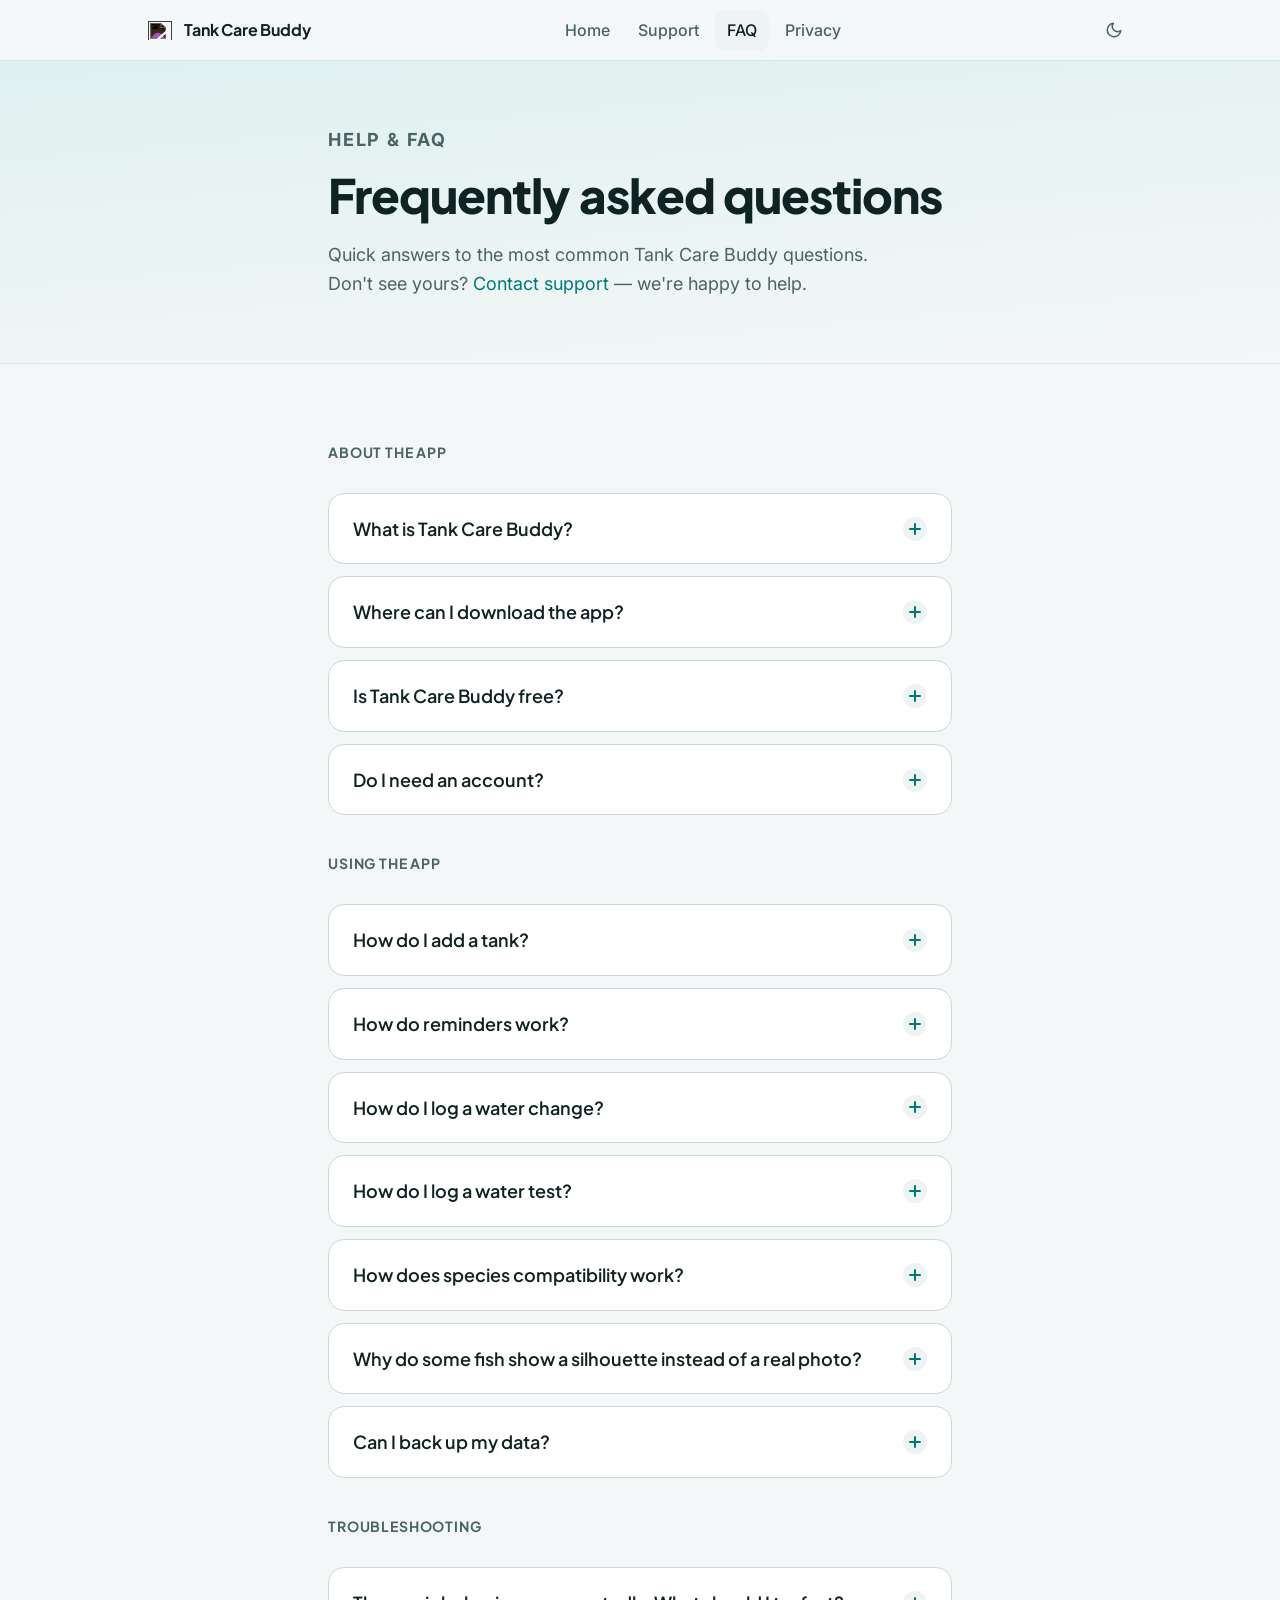
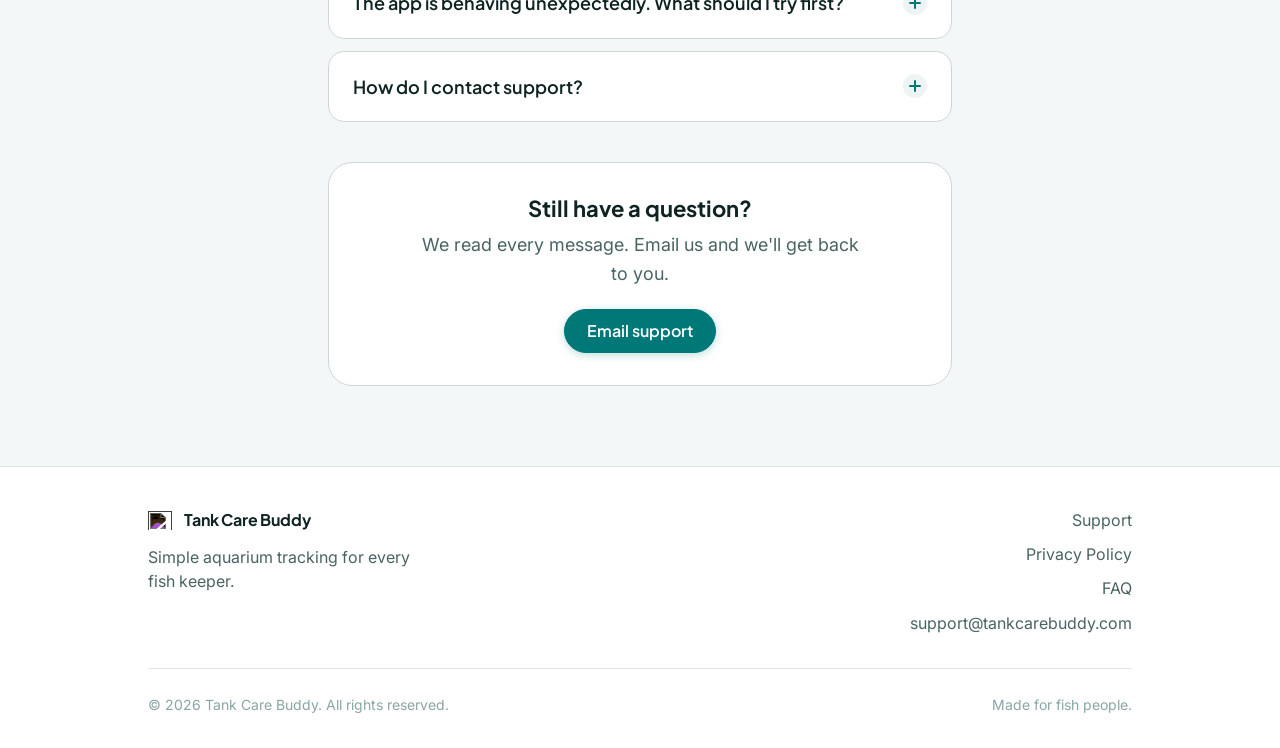
==== commit e30efbae: "fix: update support email to support@tankcarebuddy.com" ====
--- a/faq.html
+++ b/faq.html
@@ -244,7 +244,7 @@
             </button>
             <div class="faq-a">
               Email us at
-              <a href="mailto:tankcarebuddy@outlook.com">tankcarebuddy@outlook.com</a>.
+              <a href="mailto:support@tankcarebuddy.com">support@tankcarebuddy.com</a>.
               Include your device type, iOS version, and a description of the issue.
               We aim to respond within 1–2 business days.
               The full <a href="support.html">Support page</a> has more detail on what to include.
@@ -259,7 +259,7 @@
           <p class="text-muted" style="max-width: 40ch; margin-inline: auto; margin-bottom: var(--space-5);">
             We read every message. Email us and we'll get back to you.
           </p>
-          <a href="mailto:tankcarebuddy@outlook.com" class="btn btn-primary">Email support</a>
+          <a href="mailto:support@tankcarebuddy.com" class="btn btn-primary">Email support</a>
         </div>
 
       </div>
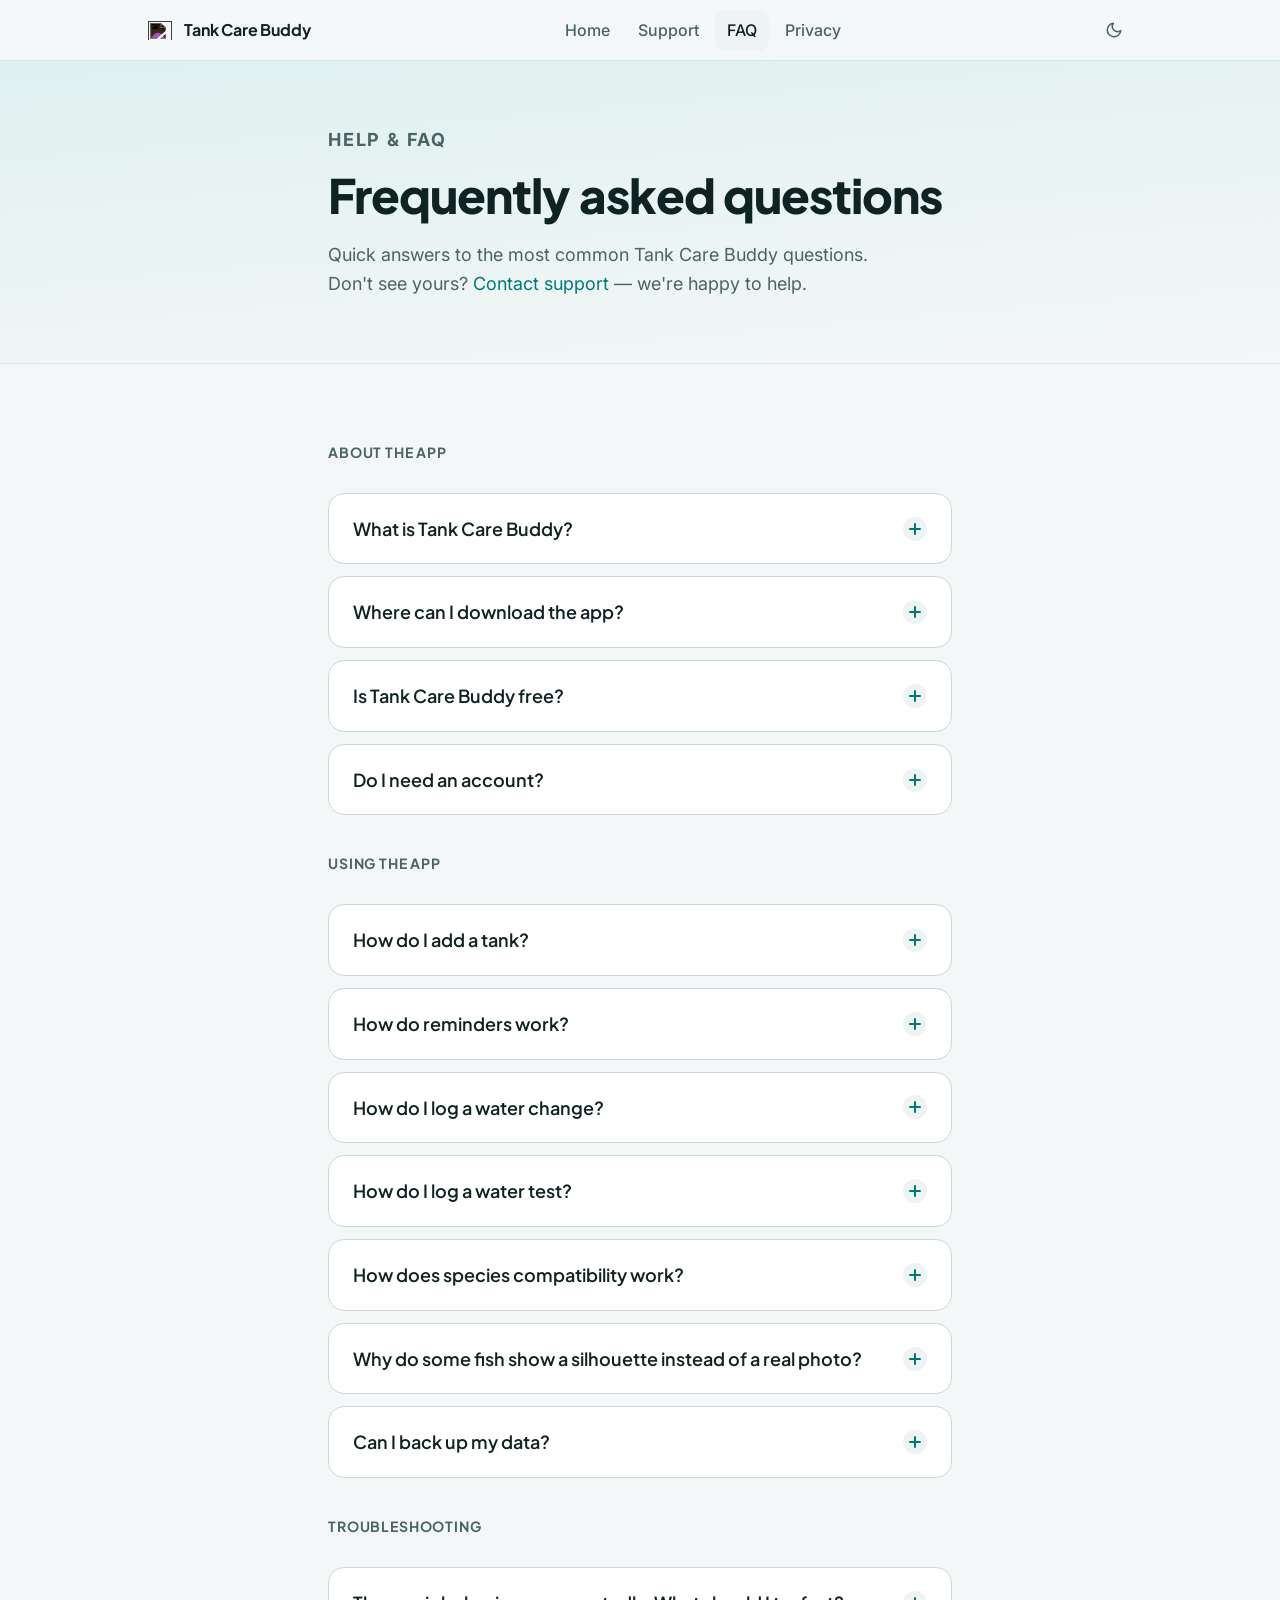
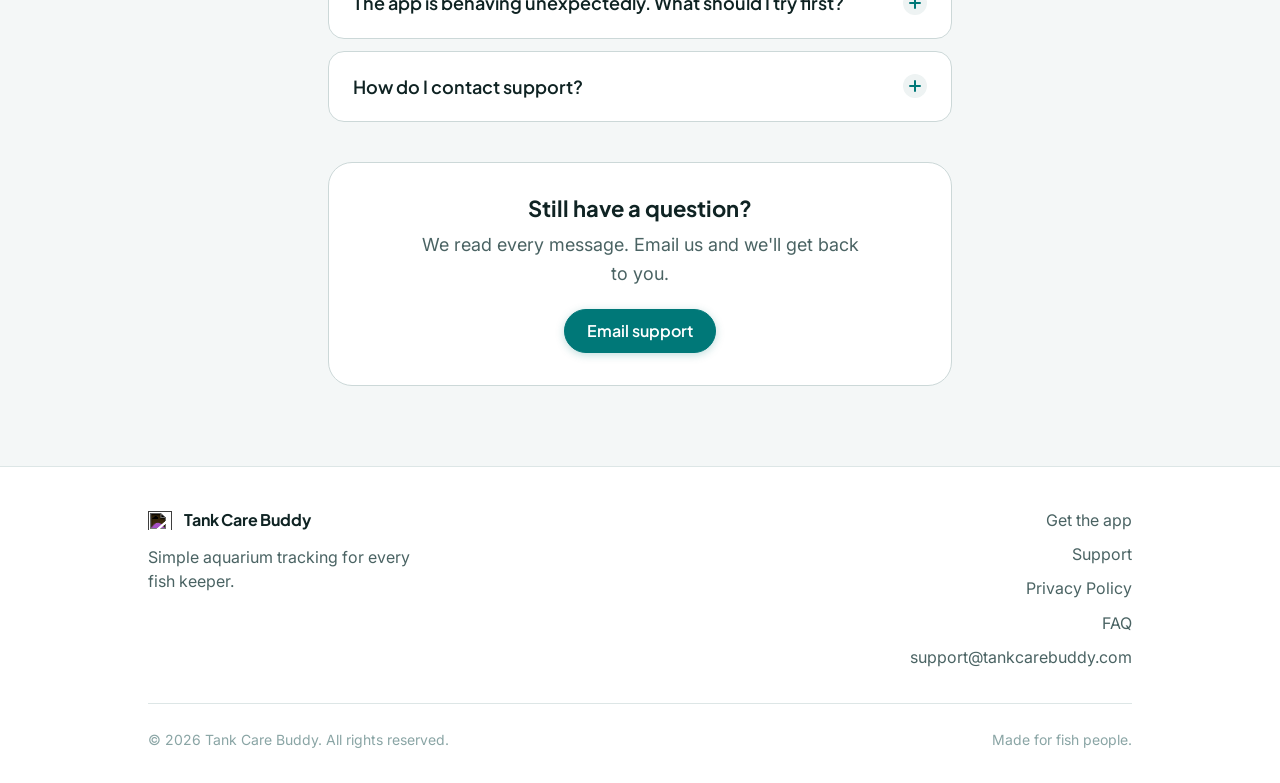
==== commit 146f63c8: "Site v20260817a: launch — App Store badge, Free/Pro pricing, hero contrast fix The app is live (id67" ====
--- a/faq.html
+++ b/faq.html
@@ -1,6 +1,14 @@
 <!DOCTYPE html>
 <html lang="en">
 <head>
+  <!-- Google tag (gtag.js) -->
+  <script async src="https://www.googletagmanager.com/gtag/js?id=G-FH8DGRPN60"></script>
+  <script>
+    window.dataLayer = window.dataLayer || [];
+    function gtag(){dataLayer.push(arguments);}
+    gtag('js', new Date());
+    gtag('config', 'G-FH8DGRPN60');
+  </script>
   <meta charset="UTF-8" />
   <meta name="viewport" content="width=device-width, initial-scale=1.0, viewport-fit=cover" />
   <title>FAQ — Tank Care Buddy</title>
@@ -10,7 +18,7 @@
   <link rel="preconnect" href="https://fonts.googleapis.com" />
   <link rel="preconnect" href="https://fonts.gstatic.com" crossorigin />
   <link href="https://fonts.googleapis.com/css2?family=Plus+Jakarta+Sans:wght@400;500;600;700;800&family=Inter:wght@400;500;600&display=swap" rel="stylesheet" />
-  <link rel="stylesheet" href="style.css" />
+  <link rel="stylesheet" href="style.css?v=20260817a" />
 </head>
 <body>
 
@@ -62,10 +70,10 @@
               </span>
             </button>
             <div class="faq-a">
-              <!-- ⚠ PLACEHOLDER: Update with live App Store link when available -->
-              Tank Care Buddy is coming soon to the App Store for iPhone. The App Store link
-              will appear here when the app is live. Until then, you can
-              <a href="support.html">contact support</a> if you'd like to be notified at launch.
+              Tank Care Buddy is available now as a free download on the
+              <a href="https://apps.apple.com/us/app/tank-care-buddy/id6788157041" target="_blank" rel="noopener noreferrer">App&nbsp;Store</a>
+              for iPhone. You can also tap the download button on the
+              <a href="index.html">home page</a>.
             </div>
           </div>
 
@@ -77,9 +85,14 @@
               </span>
             </button>
             <div class="faq-a">
-              <!-- ⚠ PLACEHOLDER: Update pricing details when finalized -->
-              Tank Care Buddy is free to download. Details about any optional features or
-              future upgrades will be shared before launch.
+              Yes. Tank Care Buddy is free to download, and the free version is not a trial —
+              it has no time limit and no ads. It covers one tank with the full set of
+              features: water changes, tests, dosing, livestock, reminders, graphs and history.
+              <br><br>
+              If you keep more than one tank, a one-time <strong>$2.99</strong> Pro upgrade
+              unlocks unlimited tanks, along with full history and reminders for each of them.
+              It is a single purchase, not a subscription, so you are never charged again.
+              See the <a href="index.html#pricing">pricing breakdown</a> for details.
             </div>
           </div>
 
@@ -268,6 +281,6 @@
   </main>
 
   <div id="footer-placeholder"></div>
-  <script src="shared.js"></script>
+  <script src="shared.js?v=20260817a"></script>
 </body>
 </html>
--- a/style.css
+++ b/style.css
@@ -1,3 +1,7 @@
+/* Tank Care Buddy — Website
+ * Copyright (c) 2026 James Timothy Smith. All rights reserved.
+ * Proprietary. Not open source. See LICENSE.
+ */
 /* ============================================================
    TANK CARE BUDDY — Marketing Site Styles
    Palette: deep teal primary, warm off-white surfaces, clean water feel
@@ -431,6 +435,14 @@
   inset: 0;
   background: radial-gradient(ellipse 80% 60% at 50% -10%, var(--color-primary-light), transparent);
   pointer-events: none;
+  z-index: 0;
+}
+/* v20260817a — the glow above is absolutely positioned, so without a stacking
+   context of its own the hero content (which was position:static) painted
+   BENEATH it and every word in the hero was washed out by the pale teal. */
+.hero > .container {
+  position: relative;
+  z-index: 1;
 }
 
 .hero-eyebrow {
@@ -495,7 +507,7 @@
   aspect-ratio: 9 / 19.5;
   background: var(--color-text);
   border-radius: 2.5rem;
-  padding: 1rem;
+  padding: 0.35rem;
   box-shadow: var(--shadow-lg), 0 0 0 1px var(--color-border);
   overflow: hidden;
 }
@@ -509,7 +521,7 @@
 .phone-screen {
   width: 100%;
   height: 100%;
-  border-radius: 1.75rem;
+  border-radius: calc(2.5rem - 0.35rem);
   background: linear-gradient(160deg, #e0f4f4 0%, #c8ecec 30%, #e8f4f0 100%);
   overflow: hidden;
   display: flex;
@@ -772,6 +784,87 @@
 .btn-appstore-white .btn-appstore-sub { font-size: 0.68em; font-weight: 500; opacity: 0.6; }
 .btn-appstore-white .btn-appstore-main { font-size: 1em; }
 
+/* ── LEGAL SUMMARY CALLOUT ───────────────────────────────────── */
+.legal-callout {
+  margin: var(--space-6) 0 var(--space-10);
+  padding: var(--space-6) var(--space-6) var(--space-5);
+  background: var(--color-surface);
+  border: 1px solid var(--color-divider);
+  border-left: 3px solid var(--color-primary);
+  border-radius: var(--radius-lg);
+}
+.legal-callout-title {
+  font-family: var(--font-display);
+  font-weight: 800;
+  font-size: var(--text-sm);
+  letter-spacing: 0.04em;
+  text-transform: uppercase;
+  color: var(--color-primary);
+  margin: 0 0 var(--space-4);
+}
+.legal-callout ul {
+  margin: 0;
+  padding-left: 1.15em;
+  display: flex;
+  flex-direction: column;
+  gap: var(--space-3);
+}
+.legal-callout li { line-height: 1.6; }
+.legal-callout-foot {
+  margin: var(--space-5) 0 0;
+  padding-top: var(--space-4);
+  border-top: 1px solid var(--color-divider);
+  font-size: var(--text-sm);
+  color: var(--color-text-muted);
+  line-height: 1.6;
+}
+@media (max-width: 480px) {
+  .legal-callout { padding: var(--space-5) var(--space-4) var(--space-4); }
+}
+
+/* ── LAUNCH CTA PLACEHOLDER (pre-App-Store) ──────────────────── */
+/* Non-interactive on purpose: it states status, it is not a button.
+   Remove this block once the live App Store link replaces it. */
+.btn-soon {
+  display: inline-flex;
+  align-items: center;
+  gap: var(--space-3);
+  padding: 0.7em 1.6em;
+  border-radius: var(--radius-lg);
+  background: var(--color-surface);
+  border: 1px solid var(--color-divider);
+  color: var(--color-text-muted);
+  font-family: var(--font-display);
+  font-weight: 700;
+  font-size: var(--text-sm);
+  cursor: default;
+  user-select: none;
+}
+.btn-soon svg { opacity: 0.55; flex-shrink: 0; }
+.btn-soon-label { display: flex; flex-direction: column; line-height: 1.2; text-align: left; }
+.btn-soon-sub {
+  font-size: 0.68em;
+  font-weight: 600;
+  letter-spacing: 0.04em;
+  text-transform: uppercase;
+  opacity: 0.7;
+}
+.btn-soon-main { font-size: 1em; color: var(--color-text); }
+
+/* On the dark teal CTA banner */
+.btn-soon--on-dark {
+  background: rgba(255,255,255,0.10);
+  border-color: rgba(255,255,255,0.28);
+  color: rgba(255,255,255,0.75);
+}
+.btn-soon--on-dark svg { opacity: 0.7; }
+.btn-soon--on-dark .btn-soon-main { color: #fff; }
+
+@media (max-width: 480px) {
+  .btn-soon { width: 100%; justify-content: center; }
+  .btn-soon-label { text-align: center; }
+}
+
 /* ── FOOTER ──────────────────────────────────────────────────── */
 .site-footer {
   border-top: 1px solid var(--color-divider);
@@ -1152,3 +1245,424 @@
   color: var(--color-text-faint);
   max-width: none;
 }
+
+.hero-beta-copy {
+  font-size: var(--text-sm);
+  color: var(--color-text-muted);
+  margin-bottom: var(--space-8);
+  margin-top: 0;
+  text-align: center;
+  max-width: 36ch;
+  margin-left: auto;
+  margin-right: auto;
+}
+
+/* ── HERO COMING-SOON LINE ───────────────────────────────────── */
+.hero-coming-soon {
+  font-size: var(--text-xs);
+  font-weight: 500;
+  letter-spacing: 0.04em;
+  color: var(--color-text-faint);
+  margin-top: calc(-1 * var(--space-8));   /* pulls up tight below hero-actions */
+  margin-bottom: var(--space-12);
+  text-align: center;
+  max-width: 42ch;
+  margin-left: auto;    /* was missing — line sat left of centre */
+  margin-right: auto;
+}
+
+
+/* ── SCREENSHOT CAROUSEL (v20260706c) ─────────────────────────── */
+.phone-screen--carousel {
+  padding: 0;
+  gap: 0;
+  justify-content: flex-start;
+  overflow: hidden;
+  position: relative;
+  border-radius: calc(2.5rem - 0.35rem);
+}
+
+.ss-carousel {
+  position: relative;
+  width: 100%;
+  flex: 1;
+  overflow: hidden;
+}
+
+.ss-track {
+  display: flex;
+  width: 100%;
+  height: 100%;
+  transition: transform 380ms cubic-bezier(0.4, 0, 0.2, 1);
+  will-change: transform;
+  user-select: none;
+  -webkit-user-select: none;
+  touch-action: pan-y;
+}
+
+.ss-slide {
+  flex: 0 0 100%;
+  width: 100%;
+  height: 100%;
+  overflow: hidden;
+}
+
+.ss-slide img {
+  width: 100%;
+  height: 100%;
+  object-fit: cover;
+  object-position: top center;
+  display: block;
+  pointer-events: none;
+  -webkit-user-drag: none;
+}
+
+/* Dots pager */
+.ss-dots {
+  position: absolute;
+  bottom: 10px;
+  left: 50%;
+  transform: translateX(-50%);
+  display: flex;
+  gap: 6px;
+  align-items: center;
+  z-index: 10;
+  padding: 4px 8px;
+  border-radius: 20px;
+  background: rgba(0,0,0,0.22);
+}
+
+.ss-dot {
+  width: 6px;
+  height: 6px;
+  border-radius: 50%;
+  background: rgba(255,255,255,0.45);
+  border: none;
+  padding: 0;
+  cursor: pointer;
+  transition: background 220ms ease, transform 220ms ease, width 220ms ease;
+  flex-shrink: 0;
+}
+
+.ss-dot--active {
+  background: #fff;
+  width: 18px;
+  border-radius: 3px;
+}
+
+.ss-dot:hover:not(.ss-dot--active) {
+  background: rgba(255,255,255,0.7);
+}
+
+/* ── LEGAL PAGE (v20260706c) ──────────────────────────────────── */
+.page-hero-meta {
+  font-size: var(--text-sm);
+  color: var(--color-text-muted);
+  margin-top: var(--space-4);
+}
+
+.legal-toc {
+  background: var(--color-surface);
+  border: 1px solid var(--color-border);
+  border-radius: var(--radius-lg);
+  padding: var(--space-5) var(--space-6);
+  margin-bottom: var(--space-8);
+}
+.legal-toc-label {
+  font-size: var(--text-xs);
+  font-weight: 700;
+  text-transform: uppercase;
+  letter-spacing: 0.08em;
+  color: var(--color-text-muted);
+  margin-bottom: var(--space-3);
+}
+.legal-toc ul {
+  list-style: none;
+  padding: 0;
+  margin: 0;
+  display: flex;
+  flex-wrap: wrap;
+  gap: var(--space-2) var(--space-5);
+}
+.legal-toc li { margin: 0; }
+.legal-toc a {
+  font-size: var(--text-sm);
+  font-weight: 500;
+  color: var(--color-primary);
+  text-decoration: none;
+}
+.legal-toc a:hover { text-decoration: underline; }
+
+.legal-divider {
+  height: 1px;
+  background: var(--color-border);
+  margin: var(--space-10) 0;
+}
+
+.legal-contact-card {
+  background: var(--color-surface);
+  border: 1px solid var(--color-border);
+  border-radius: var(--radius-lg);
+  overflow: hidden;
+  margin-bottom: var(--space-6);
+}
+.legal-contact-row {
+  display: flex;
+  align-items: baseline;
+  gap: var(--space-4);
+  padding: var(--space-3) var(--space-5);
+  border-bottom: 1px solid var(--color-border);
+  font-size: var(--text-sm);
+}
+.legal-contact-row:last-child { border-bottom: none; }
+.legal-contact-label {
+  font-weight: 600;
+  color: var(--color-text-muted);
+  min-width: 90px;
+  flex-shrink: 0;
+}
+
+.legal-table {
+  width: 100%;
+  border-collapse: collapse;
+  font-size: var(--text-sm);
+  margin: var(--space-5) 0 var(--space-6);
+}
+.legal-table th {
+  text-align: left;
+  padding: var(--space-3) var(--space-4);
+  border-bottom: 2px solid var(--color-border);
+  font-weight: 700;
+  color: var(--color-text-muted);
+  font-size: var(--text-xs);
+  text-transform: uppercase;
+  letter-spacing: 0.05em;
+  background: var(--color-surface);
+}
+.legal-table td {
+  padding: var(--space-3) var(--space-4);
+  border-bottom: 1px solid var(--color-border);
+  vertical-align: top;
+  line-height: 1.5;
+}
+.legal-table tr:last-child td { border-bottom: none; }
+@media (max-width: 600px) {
+  /* Each row becomes a labelled card so no cell is left contextless. */
+  .legal-table, .legal-table thead, .legal-table tbody,
+  .legal-table th, .legal-table td, .legal-table tr {
+    display: block;
+  }
+  .legal-table thead { display: none; }
+  .legal-table tr {
+    border: 1px solid var(--color-border);
+    border-radius: var(--radius-md);
+    padding: var(--space-4);
+    margin-bottom: var(--space-4);
+    background: var(--color-surface);
+  }
+  .legal-table td {
+    padding: 0;
+    border-bottom: none;
+  }
+  .legal-table td + td { margin-top: var(--space-3); }
+  .legal-table td:first-child {
+    font-family: var(--font-display);
+    font-weight: 700;
+    padding-bottom: var(--space-3);
+    margin-bottom: var(--space-3);
+    border-bottom: 1px solid var(--color-border);
+  }
+  /* Show the column name above every cell except the first */
+  .legal-table td + td::before {
+    content: attr(data-label);
+    display: block;
+    font-size: var(--text-xs);
+    font-weight: 700;
+    letter-spacing: 0.05em;
+    text-transform: uppercase;
+    color: var(--color-text-faint);
+    margin-bottom: 2px;
+  }
+}
+
+/* ══════════════════════════════════════════════════════════════════
+   LAUNCH (v20260817a) — live App Store badge + pricing
+   The badge is Apple's official artwork. Only its size may change:
+   never recolour it, add shadows, round its corners or overlay it.
+   ══════════════════════════════════════════════════════════════════ */
+
+/* Green "live" dot in the hero eyebrow, replacing the muted teal */
+.hero-eyebrow--live {
+  color: var(--color-success);
+  background: var(--color-success-bg);
+}
+.hero-eyebrow--live svg { color: var(--color-success); }
+
+/* Apple badge link — the anchor supplies focus/hover, the artwork is untouched */
+.appstore-badge-link {
+  display: inline-flex;
+  align-items: center;
+  border-radius: var(--radius-md);
+  transition: transform var(--trans), opacity var(--trans);
+}
+.appstore-badge-link:hover { transform: translateY(-2px); opacity: 0.9; }
+.appstore-badge-link:active { transform: translateY(0); }
+.appstore-badge-link:focus-visible {
+  outline: 2px solid var(--color-cta);
+  outline-offset: 4px;
+}
+.appstore-badge-link img {
+  display: block;
+  width: 162px;
+  height: auto;
+}
+
+.cta-fineprint {
+  margin: var(--space-4) auto 0;
+  max-width: 40ch;
+  text-wrap: balance;
+  font-size: var(--text-sm);
+  color: rgba(255,255,255,0.72);
+}
+
+/* ── Pricing ───────────────────────────────────────────────────── */
+/* .section-sub sets max-width:52ch with no auto margin, which is right for the
+   left-aligned section headers but leaves a centred one visibly off-centre. */
+.text-center .section-sub { margin-inline: auto; }
+
+.pricing-grid {
+  display: grid;
+  grid-template-columns: repeat(2, minmax(0, 1fr));
+  gap: var(--space-5);
+  max-width: 760px;
+  margin: var(--space-8) auto 0;
+  align-items: stretch;
+}
+
+.price-card {
+  position: relative;
+  display: flex;
+  flex-direction: column;
+  background: var(--color-bg);
+  border: 1px solid var(--color-border);
+  border-radius: var(--radius-xl);
+  padding: var(--space-6);
+  height: 100%;
+}
+
+.price-card--pro {
+  background: var(--color-surface);
+  border-color: var(--color-primary);
+  box-shadow: var(--shadow-md);
+}
+
+.price-tag-best {
+  position: absolute;
+  top: 0;
+  left: 50%;
+  transform: translate(-50%, -50%);
+  white-space: nowrap;
+  font-size: var(--text-xs);
+  font-weight: 700;
+  letter-spacing: 0.06em;
+  text-transform: uppercase;
+  color: #fff;
+  background: var(--color-primary);
+  padding: var(--space-1) var(--space-3);
+  border-radius: var(--radius-full);
+}
+
+.price-card-head {
+  padding-bottom: var(--space-4);
+  border-bottom: 1px solid var(--color-divider);
+  margin-bottom: var(--space-4);
+}
+
+.price-name {
+  font-family: var(--font-display);
+  font-size: var(--text-lg);
+  font-weight: 700;
+  color: var(--color-text);
+  margin: 0 0 var(--space-1);
+}
+
+.price-amount {
+  font-family: var(--font-display);
+  font-size: 2.25rem;
+  font-weight: 800;
+  letter-spacing: -0.03em;
+  line-height: 1.1;
+  color: var(--color-text);
+  font-variant-numeric: tabular-nums lining-nums;
+}
+.price-once {
+  display: inline-block;
+  margin-left: var(--space-2);
+  font-family: var(--font-body);
+  font-size: var(--text-sm);
+  font-weight: 500;
+  letter-spacing: 0;
+  color: var(--color-text-muted);
+}
+
+.price-note {
+  margin: var(--space-2) 0 0;
+  font-size: var(--text-sm);
+  color: var(--color-text-muted);
+}
+
+.price-list {
+  list-style: none;
+  margin: 0;
+  padding: 0;
+  flex: 1 1 auto;
+  display: flex;
+  flex-direction: column;
+  gap: var(--space-2);
+}
+.price-list li {
+  position: relative;
+  padding-left: 1.6rem;
+  font-size: var(--text-sm);
+  line-height: 1.5;
+  color: var(--color-text);
+}
+.price-list li::before {
+  content: "";
+  position: absolute;
+  left: 0;
+  top: 0.42em;
+  width: 0.7rem;
+  height: 0.4rem;
+  border-left: 2px solid var(--color-primary);
+  border-bottom: 2px solid var(--color-primary);
+  transform: rotate(-45deg);
+}
+
+.price-foot {
+  margin: var(--space-5) 0 0;
+  padding-top: var(--space-4);
+  border-top: 1px solid var(--color-divider);
+  font-size: var(--text-xs);
+  font-weight: 600;
+  color: var(--color-text-muted);
+}
+
+.pricing-footnote {
+  max-width: 560px;
+  margin: var(--space-6) auto 0;
+  text-align: center;
+  font-size: var(--text-xs);
+  line-height: 1.6;
+  color: var(--color-text-faint);
+}
+
+@media (max-width: 640px) {
+  .pricing-grid {
+    grid-template-columns: minmax(0, 1fr);
+    gap: var(--space-6);
+    margin-top: var(--space-6);
+  }
+  .price-card--pro { margin-top: var(--space-3); }
+  .price-list { flex: 0 0 auto; }
+}
